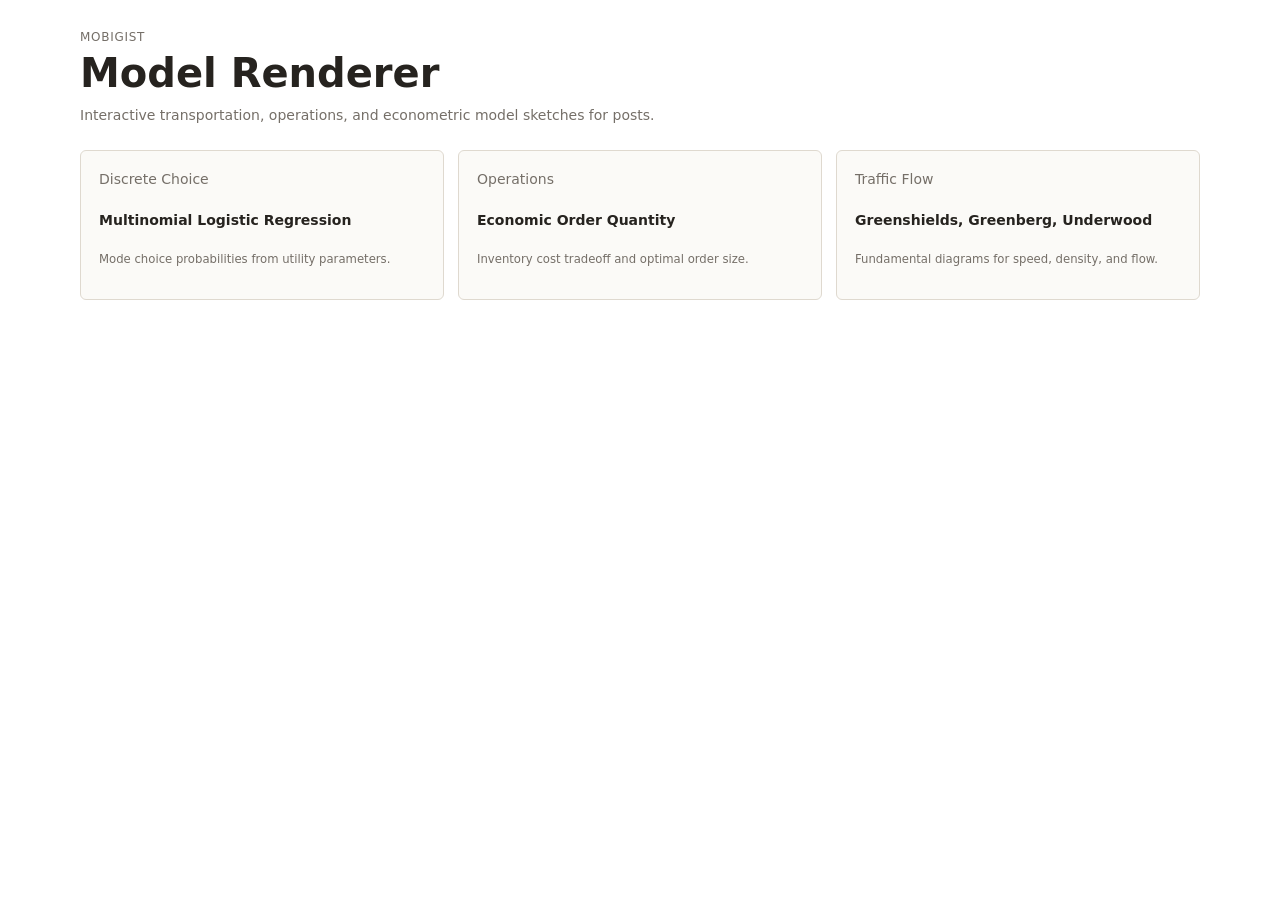
==== index.html @ 25cf2687 "Initialize model renderer" ====
<!doctype html>
<html lang="en">
<head>
  <meta charset="utf-8">
  <meta name="viewport" content="width=device-width, initial-scale=1">
  <title>Mobigist Model Renderer</title>
  <link rel="stylesheet" href="./assets/shared.css">
</head>
<body>
  <main class="site-shell">
    <header class="site-header">
      <p class="eyebrow">Mobigist</p>
      <h1>Model Renderer</h1>
      <p class="lede">Interactive transportation, operations, and econometric model sketches for posts.</p>
    </header>

    <section class="model-list" aria-label="Available models">
      <a class="model-card" href="./models/multinomial-logit/">
        <span>Discrete Choice</span>
        <strong>Multinomial Logistic Regression</strong>
        <small>Mode choice probabilities from utility parameters.</small>
      </a>
      <a class="model-card" href="./models/eoq/">
        <span>Operations</span>
        <strong>Economic Order Quantity</strong>
        <small>Inventory cost tradeoff and optimal order size.</small>
      </a>
      <a class="model-card" href="./models/traffic-flow/">
        <span>Traffic Flow</span>
        <strong>Greenshields, Greenberg, Underwood</strong>
        <small>Fundamental diagrams for speed, density, and flow.</small>
      </a>
    </section>
  </main>
</body>
</html>
---- assets/shared.css ----
:root {
  --bg: #ffffff;
  --panel: #fbfaf7;
  --ink: #26231f;
  --muted: #756f68;
  --line: #dfd9cf;
  --accent: #305c8a;
  --accent-soft: #eaf2f8;
  --danger: #9d3b3b;
  --radius: 6px;
  --shadow: 0 12px 30px rgba(38, 35, 31, 0.08);
  font-family: Inter, ui-sans-serif, system-ui, -apple-system, BlinkMacSystemFont, "Segoe UI", sans-serif;
}

* {
  box-sizing: border-box;
}

html,
body {
  margin: 0;
  min-height: 100%;
  background: var(--bg);
  color: var(--ink);
}

body {
  font-size: 14px;
  line-height: 1.55;
}

button,
input,
select {
  font: inherit;
}

.site-shell,
.model-shell {
  width: min(1120px, calc(100vw - 32px));
  margin: 0 auto;
  padding: 28px 0;
}

.site-header,
.model-header {
  margin-bottom: 24px;
}

.eyebrow {
  margin: 0 0 4px;
  color: var(--muted);
  font-size: 12px;
  text-transform: uppercase;
  letter-spacing: 0.06em;
}

h1 {
  margin: 0;
  font-size: clamp(24px, 4vw, 40px);
  line-height: 1.1;
  letter-spacing: 0;
}

.lede {
  max-width: 720px;
  margin: 10px 0 0;
  color: var(--muted);
}

.model-list {
  display: grid;
  grid-template-columns: repeat(3, minmax(0, 1fr));
  gap: 14px;
}

.model-card {
  display: grid;
  gap: 6px;
  min-height: 150px;
  padding: 18px;
  border: 1px solid var(--line);
  border-radius: var(--radius);
  background: var(--panel);
  color: inherit;
  text-decoration: none;
}

.model-card:hover {
  border-color: #b9c9d8;
  background: #f7fbff;
}

.model-card span,
.model-card small {
  color: var(--muted);
}

.workspace {
  display: grid;
  grid-template-columns: minmax(260px, 330px) minmax(0, 1fr);
  gap: 16px;
  align-items: start;
}

.controls,
.results,
.chart-panel {
  border: 1px solid var(--line);
  border-radius: var(--radius);
  background: var(--panel);
}

.controls {
  padding: 14px;
}

.chart-panel {
  padding: 12px;
}

.control-group {
  display: grid;
  gap: 8px;
  padding: 12px 0;
  border-bottom: 1px solid var(--line);
}

.control-group:first-child {
  padding-top: 0;
}

.control-group:last-child {
  border-bottom: 0;
  padding-bottom: 0;
}

.control-row {
  display: grid;
  grid-template-columns: 1fr auto;
  gap: 10px;
  align-items: center;
}

.control-row label {
  color: var(--ink);
}

.control-row output {
  min-width: 56px;
  color: var(--muted);
  text-align: right;
  font-variant-numeric: tabular-nums;
}

input[type="range"] {
  width: 100%;
  accent-color: var(--accent);
}

select {
  width: 100%;
  min-height: 34px;
  border: 1px solid var(--line);
  border-radius: 4px;
  background: #fff;
  color: var(--ink);
}

.metric-grid {
  display: grid;
  grid-template-columns: repeat(3, minmax(0, 1fr));
  gap: 8px;
  margin-top: 12px;
}

.metric {
  padding: 10px;
  border: 1px solid var(--line);
  border-radius: 4px;
  background: #fff;
}

.metric small {
  display: block;
  color: var(--muted);
}

.metric strong {
  display: block;
  margin-top: 2px;
  font-size: 18px;
  font-variant-numeric: tabular-nums;
}

.chart {
  width: 100%;
  min-height: 440px;
}

.note {
  margin: 10px 0 0;
  color: var(--muted);
  font-size: 12px;
}

@media (max-width: 820px) {
  .model-list,
  .workspace {
    grid-template-columns: 1fr;
  }

  .site-shell,
  .model-shell {
    width: min(100vw - 20px, 720px);
    padding: 18px 0;
  }

  .chart {
    min-height: 360px;
  }
}
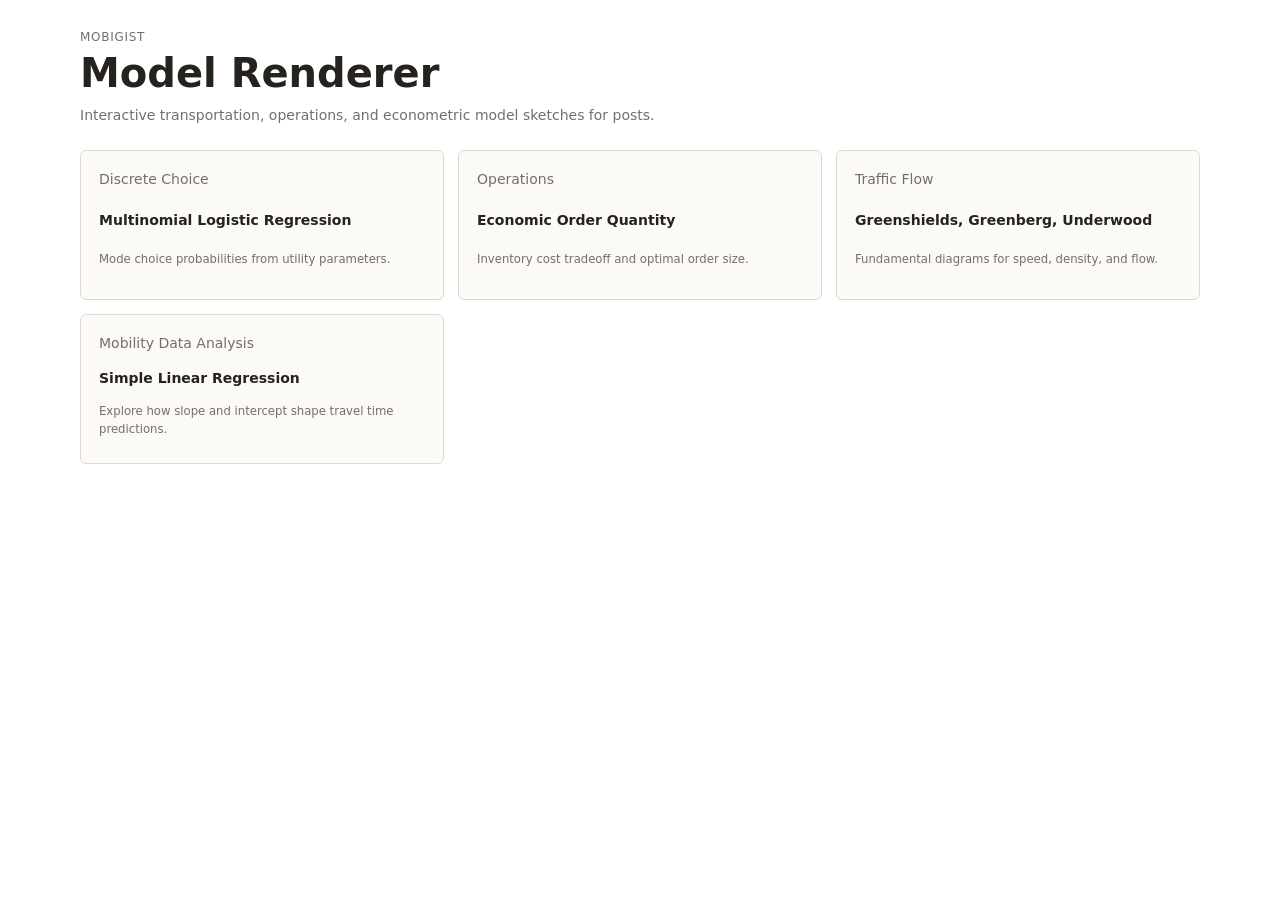
==== commit ae8abbe4: "Add manifest-driven model index and shared chart controls" ====
--- a/index.html
+++ b/index.html
@@ -14,23 +14,46 @@
       <p class="lede">Interactive transportation, operations, and econometric model sketches for posts.</p>
     </header>
 
-    <section class="model-list" aria-label="Available models">
-      <a class="model-card" href="./models/multinomial-logit/">
-        <span>Discrete Choice</span>
-        <strong>Multinomial Logistic Regression</strong>
-        <small>Mode choice probabilities from utility parameters.</small>
-      </a>
-      <a class="model-card" href="./models/eoq/">
-        <span>Operations</span>
-        <strong>Economic Order Quantity</strong>
-        <small>Inventory cost tradeoff and optimal order size.</small>
-      </a>
-      <a class="model-card" href="./models/traffic-flow/">
-        <span>Traffic Flow</span>
-        <strong>Greenshields, Greenberg, Underwood</strong>
-        <small>Fundamental diagrams for speed, density, and flow.</small>
-      </a>
+    <section id="model-list" class="model-list" aria-label="Available models">
+      <p class="note">Loading models...</p>
     </section>
   </main>
+
+  <script type="module">
+    const modelList = document.getElementById('model-list');
+
+    function createModelCard(model) {
+      const card = document.createElement('a');
+      card.className = 'model-card';
+      card.href = `./models/${model.slug}/`;
+
+      const category = document.createElement('span');
+      category.textContent = model.category;
+
+      const title = document.createElement('strong');
+      title.textContent = model.title;
+
+      const description = document.createElement('small');
+      description.textContent = model.description;
+
+      card.append(category, title, description);
+      return card;
+    }
+
+    try {
+      const response = await fetch('./models/manifest.json');
+      if (!response.ok) throw new Error(`HTTP ${response.status}`);
+
+      const models = await response.json();
+      modelList.replaceChildren(...models.map(createModelCard));
+    } catch (error) {
+      modelList.replaceChildren();
+      const message = document.createElement('p');
+      message.className = 'note';
+      message.textContent = 'Unable to load the model list. Run this page through a local server or check models/manifest.json.';
+      modelList.append(message);
+      console.error('Failed to load model manifest:', error);
+    }
+  </script>
 </body>
 </html>
--- a/assets/shared.css
+++ b/assets/shared.css
@@ -135,6 +135,17 @@
   padding-bottom: 0;
 }
 
+.formula {
+  margin: 0 0 10px;
+  padding: 10px;
+  border: 1px solid var(--line);
+  border-radius: 4px;
+  background: #fff;
+  color: var(--muted);
+  font-family: ui-monospace, SFMono-Regular, Menlo, Consolas, monospace;
+  font-size: 12px;
+}
+
 .control-row {
   display: grid;
   grid-template-columns: 1fr auto;
@@ -165,6 +176,21 @@
   border-radius: 4px;
   background: #fff;
   color: var(--ink);
+}
+
+.checkbox-row {
+  display: flex;
+  gap: 8px;
+  align-items: center;
+  justify-content: flex-start;
+  min-height: 34px;
+  color: var(--ink);
+}
+
+.checkbox-row input {
+  width: 16px;
+  height: 16px;
+  accent-color: var(--accent);
 }
 
 .metric-grid {
